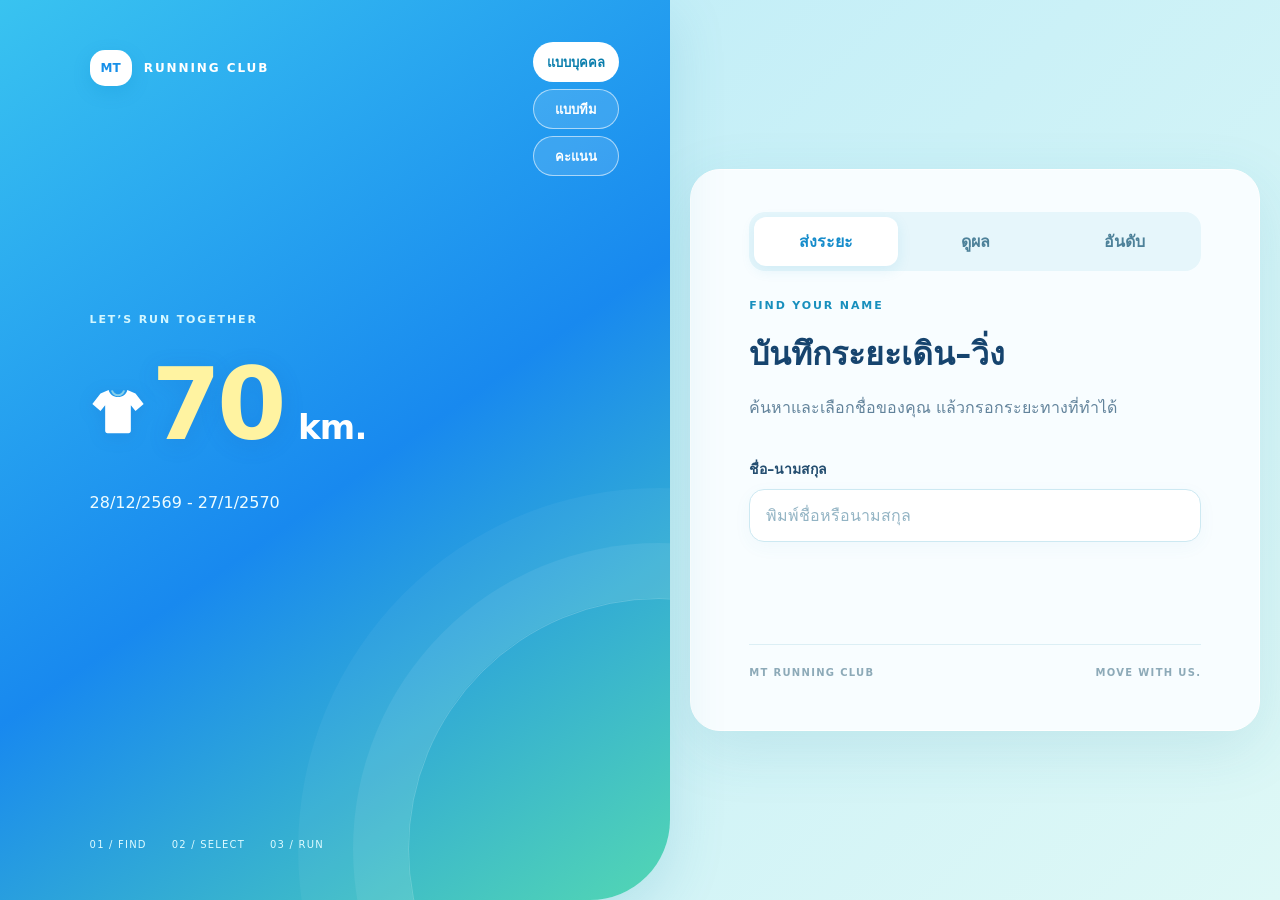
==== index.html @ 1417d0fa "Show loading indicators during requests" ====
<!doctype html>
<html lang="th"><head><meta charset="utf-8"><meta name="viewport" content="width=device-width,initial-scale=1"><meta name="theme-color" content="#24a9ed"><title>MT Running Club | บันทึกระยะทาง</title><link rel="stylesheet" href="style.css?v=blue-37"></head>
<body><main class="layout"><section class="intro"><div class="brand"><span class="mark">MT</span> RUNNING CLUB</div><nav class="mode-switch" aria-label="เลือกประเภท"><button type="button" id="individual-toggle" class="mode-button active" aria-pressed="true">แบบบุคคล</button><button type="button" id="team-toggle" class="mode-button" aria-pressed="false">แบบทีม</button><button type="button" id="score-toggle" class="mode-button" aria-pressed="false">คะแนน</button></nav><p class="eyebrow" id="hero-eyebrow">LET’S RUN TOGETHER</p><h1 id="hero-title"><svg class="hero-shirt" viewBox="0 0 48 48" aria-hidden="true" focusable="false"><path fill="currentColor" d="M16 6 9 9 2 18l7 6 4-5v22c0 1.1.9 2 2 2h18c1.1 0 2-.9 2-2V19l4 5 7-6-7-9-7-3c-1 4-4 6-8 6s-7-2-8-6Z"/><path d="M19 7c1.1 2.5 2.8 3.5 5 3.5s3.9-1 5-3.5" fill="none" stroke="#87cfe9" stroke-width="1.7" stroke-linecap="round"/></svg><span class="hero-number">70</span><span class="hero-caption"> km.</span></h1><p class="lead" id="hero-lead">28/12/2569 - 27/1/2570</p><div class="track"><span>01 / FIND</span><span>02 / SELECT</span><span>03 / RUN</span></div></section><section class="panel"><div id="individual-ui"><nav class="tabs" aria-label="เมนูหลัก"><button type="button" class="tab active" id="tab-submit" aria-controls="submit-panel" aria-current="page">ส่งระยะ</button><button type="button" class="tab" id="tab-results" aria-controls="results-panel">ดูผล</button><button type="button" class="tab" id="tab-ranking" aria-controls="individual-ranking-panel">อันดับ</button></nav><div id="submit-panel"><p class="eyebrow">FIND YOUR NAME</p><h2>บันทึกระยะเดิน–วิ่ง</h2><p class="hint">ค้นหาและเลือกชื่อของคุณ แล้วกรอกระยะทางที่ทำได้</p><label for="search">ชื่อ–นามสกุล</label><input id="search" type="search" autocomplete="off" placeholder="พิมพ์ชื่อหรือนามสกุล" maxlength="150"><p id="status" role="status" aria-live="polite"></p><div id="results" class="results" aria-label="รายชื่อที่ค้นพบ"></div><div id="selected" class="selected" hidden><span>รายชื่อที่เลือก</span><strong id="selected-name"></strong><p id="total"></p></div><form id="distance-form" hidden><div class="photo-section"><label for="screenshot">ภาพสรุปการเดิน–วิ่ง (จำเป็น)</label><input id="screenshot" type="file" accept="image/*" required><p class="photo-hint">เลือกรูปหน้าจอเพื่ออ่านระยะทาง รูปจะถูกบีบอัดและบันทึกใน Google Drive</p><img id="photo-preview" alt="ภาพที่เลือก" hidden><p id="ocr-status" role="status" aria-live="polite"></p></div><label for="distance">ระยะทางที่ทำได้ (กิโลเมตร)</label><input id="distance" name="distance" type="number" min="0.01" step="0.01" max="1000" inputmode="decimal" placeholder="เช่น 5.25" required><p class="photo-hint">ตรวจสอบระยะทางให้ถูกต้องก่อนบันทึก</p><button type="submit">บันทึกระยะทาง <span>↗</span></button><p id="save-status" role="status" aria-live="polite"></p></form></div><div id="results-panel" hidden><p class="eyebrow">YOUR PROGRESS</p><h2>ดูผลระยะสะสม</h2><p class="hint">ค้นหาและเลือกชื่อเพื่อดูระยะเดิน–วิ่งสะสม</p><label for="progress-search">ชื่อ–นามสกุล</label><input id="progress-search" type="search" autocomplete="off" placeholder="พิมพ์ชื่อหรือนามสกุล" maxlength="150"><p id="progress-status" role="status" aria-live="polite"></p><div id="progress-results" class="results" aria-label="รายชื่อที่ค้นพบ"></div><div id="progress-selected" class="progress-card" hidden><span>ระยะเดิน–วิ่งสะสม</span><strong id="progress-total"></strong><p id="progress-name"></p><p id="progress-goal-text"></p><div class="team-progress"><div id="progress-goal-bar"></div></div></div></div><section id="individual-ranking-panel" hidden><p class="eyebrow">INDIVIDUAL LEADERBOARD</p><h2>อันดับบุคคล</h2><p class="hint">จัดอันดับจากระยะสะสม แตะชื่อเพื่อดูประวัติและภาพ</p><div class="team-goal individual-goal"><span>รวมพลังทุกก้าว ไปให้ถึง</span><strong>70 กม.</strong></div><p id="individual-ranking-status" role="status" aria-live="polite"></p><div id="individual-ranking-list" class="ranking-list"></div><button type="button" id="individual-ranking-refresh" class="secondary-button">อัปเดตอันดับ ↻</button></section></div><div id="team-ui" hidden>
<nav class="tabs" aria-label="เมนูแบบทีม"><button type="button" class="tab active" id="team-submit-tab" aria-current="page">ส่ง kcal</button><button type="button" class="tab" id="team-ranking-tab">อันดับทีม</button></nav>
<section id="team-entry"><p class="eyebrow">TEAM CHALLENGE</p><h2>ส่ง kcal ที่ใช้</h2><p class="hint">ค้นหาและเลือกชื่อ ตรวจสอบทีม แล้วบันทึก kcal ที่ใช้ทั้งวัน</p><label for="team-search">ชื่อ–นามสกุล</label><input id="team-search" type="search" autocomplete="off" placeholder="พิมพ์ชื่อหรือนามสกุล" maxlength="150"><p id="team-search-status" role="status" aria-live="polite"></p><div id="team-results" class="results"></div><div id="team-person" class="selected" hidden><span>รายชื่อที่เลือก</span><strong id="team-person-name"></strong><p id="team-person-team"></p></div><form id="team-form" hidden><div class="photo-section"><label for="team-photo">ภาพสรุป kcal (จำเป็น)</label><input id="team-photo" type="file" accept="image/*" required><p class="photo-hint">รูปจะถูกบีบอัดและบันทึกใน Google Drive พร้อมลิงก์สำหรับเปิดดูย้อนหลัง</p><img id="team-photo-preview" alt="ภาพ kcal ที่เลือก" hidden><p id="team-photo-status" role="status" aria-live="polite"></p></div><label for="team-kcal">พลังงานที่ใช้ทั้งวัน (kcal)</label><input id="team-kcal" name="kcal" type="number" min="1" max="1500" step="1" inputmode="numeric" placeholder="เช่น 800" aria-describedby="team-kcal-warning team-kcal-error" required><p id="team-kcal-warning" class="kcal-warning">ไม่ส่งค่า kcal ขณะพัก (BMR) และส่งได้ไม่เกิน 1,500 kcal</p><p id="team-kcal-error" class="kcal-error" role="status" aria-live="polite"></p><label for="team-activity">กิจกรรมที่ใช้พลังงาน</label><input id="team-activity" name="activity" type="text" maxlength="150" placeholder="เช่น เดิน วิ่ง ปั่นจักรยาน" required><p class="photo-hint">ตรวจสอบข้อมูลก่อนบันทึก</p><button type="submit">บันทึก kcal <span>↗</span></button><p id="team-save-status" role="status" aria-live="polite"></p></form></section>
<section id="team-ranking" hidden><p class="eyebrow">TEAM LEADERBOARD</p><h2>อันดับทีม</h2><p class="hint">อันดับทีมตาม kcal สะสม แตะชื่อทีมเพื่อดูสมาชิกและอันดับในทีม</p><div class="team-goal"><span>เป้าหมายของแต่ละทีม</span><strong>70,000 kcal</strong><span>สะสมเกินเป้าหมายได้</span></div><p id="ranking-status" role="status" aria-live="polite"></p><div id="ranking-list" class="ranking-list"></div><button id="ranking-refresh" class="secondary-button" type="button">อัปเดตอันดับ ↻</button></section><p id="team-demo-note" class="demo-note" hidden>ตัวอย่างหน้าจอ • ข้อมูลตัวอย่างสำหรับดูรูปแบบเท่านั้น</p></div><section id="score-ui" hidden><nav class="tabs" aria-label="เมนูคะแนน"><button type="button" class="tab active" id="score-search-tab" aria-current="page">ค้นหา</button><button type="button" class="tab" id="score-ranking-tab">อันดับ</button></nav><section id="score-search-panel"><p class="eyebrow">YOUR POINTS</p><h2>ค้นหาคะแนน</h2><p class="hint">ค้นหาและเลือกชื่อเพื่อดูคะแนนสะสมและรายการคะแนน</p><label for="score-search">ชื่อ–นามสกุล</label><input id="score-search" type="search" autocomplete="off" placeholder="พิมพ์ชื่อหรือนามสกุล" maxlength="150"><p id="score-search-status" role="status" aria-live="polite"></p><div id="score-results" class="results"></div><div id="score-selected" class="progress-card" hidden><span>คะแนนสะสม</span><strong id="score-total"></strong><p id="score-name"></p></div><section id="score-activity" class="history-section" hidden><h3>รายการคะแนน</h3><p id="score-activity-status" class="history-status" role="status"></p><div id="score-activity-list" class="history-list"></div></section></section><section id="score-ranking-panel" hidden><p class="eyebrow">POINT LEADERBOARD</p><h2>อันดับคะแนน</h2><p class="hint">จัดอันดับจากคะแนนสะสมของแต่ละคน</p><p id="score-ranking-status" role="status" aria-live="polite"></p><div id="score-ranking-list" class="ranking-list"></div><button type="button" id="score-ranking-refresh" class="secondary-button">อัปเดตอันดับ ↻</button></section></section><p class="footer">MT RUNNING CLUB <span>MOVE WITH US.</span></p></section></main><script src="config.js"></script><script src="photo-viewer.js?v=3"></script><script src="success-dialog.js?v=1"></script><script src="app.js?v=20261119-19"></script><script src="team.js?v=17"></script><script src="score.js?v=1"></script><script src="loading.js?v=1"></script></body></html>
---- style.css ----
:root{font-family:system-ui,-apple-system,sans-serif;color:#182620;background:#f1f3eb}*{box-sizing:border-box}body{margin:0}.layout{min-height:100vh;display:grid;grid-template-columns:1.1fr 1fr}.intro{background:#183f31;color:#fff;padding:50px clamp(32px,7vw,110px);display:flex;flex-direction:column;position:relative;overflow:hidden}.intro:after{content:'';position:absolute;width:500px;height:500px;border:1px solid #ffffff20;border-radius:50%;right:-240px;bottom:-200px;box-shadow:0 0 0 55px #ffffff08,0 0 0 110px #ffffff08}.brand{font-size:12px;font-weight:800;letter-spacing:.18em;display:flex;align-items:center;gap:12px}.mark{background:#d7f55c;color:#183f31;padding:11px;letter-spacing:0;border-radius:50%}.eyebrow{font-size:11px;font-weight:800;letter-spacing:.17em;color:#8aa99a}.intro>.eyebrow{margin-top:auto;color:#d7f55c}h1{font-size:clamp(56px,7vw,100px);line-height:1.1;letter-spacing:-.04em;margin:18px 0}h1 span{color:#d7f55c}.lead{color:#c3d3ca;line-height:1.7}.track{display:flex;gap:25px;margin-top:auto;padding-top:80px;font-size:10px;letter-spacing:.12em;color:#a5bfb0}.panel{align-self:center;justify-self:center;width:min(100%,570px);padding:65px clamp(30px,7vw,90px)}h2{font-size:32px;margin:16px 0 8px}.hint{color:#718077;margin-bottom:38px}label{display:block;font-size:14px;font-weight:700;margin:20px 0 9px}input{width:100%;background:#fff;border:1px solid #d6dfd6;border-radius:8px;padding:16px;font:inherit;outline:none}input:focus{border-color:#35755a;box-shadow:0 0 0 3px #35755a20}button{margin-top:28px;width:100%;padding:17px 20px;border:0;border-radius:8px;background:#1b4b38;color:#fff;font:inherit;font-weight:700;cursor:pointer;display:flex;justify-content:space-between}button:disabled{opacity:.6;cursor:wait}#status{min-height:24px;color:#285d43;font-size:14px;line-height:1.5}.footer{border-top:1px solid #d7dfd6;margin-top:50px;padding-top:22px;font-size:10px;font-weight:800;letter-spacing:.13em;color:#7d8c80;display:flex;justify-content:space-between}@media(max-width:700px){.layout{grid-template-columns:1fr}.intro{min-height:380px;padding:30px}.intro>.eyebrow{margin-top:65px}.track{padding-top:40px}.panel{padding:45px 30px}}

.results{display:grid;gap:8px}.result{margin:0;display:flex;flex-direction:column;align-items:flex-start;gap:5px;background:#fff;color:#183f31;border:1px solid #d6dfd6;text-align:left}.result:hover,.result:focus-visible{border-color:#35755a;background:#f5f9ed}.result span{font-size:13px;font-weight:400;color:#718077}.selected{padding:20px;background:#e3efd8;border-radius:8px}.selected span{display:block;font-size:12px;color:#58735e}.selected strong{display:block;margin-top:8px}.selected p{margin:5px 0 0;color:#58735e;font-size:14px}

/* A compact header keeps the search field within reach on phones. */
@media (max-width: 700px) {
  .layout { display: block; min-height: 100dvh; }
  .intro { min-height: 0; padding: max(20px, env(safe-area-inset-top)) 24px 22px; }
  .intro:after { width: 220px; height: 220px; right: -135px; bottom: -155px; }
  .intro > .eyebrow { margin: 22px 0 0; font-size: 10px; }
  .intro h1 { font-size: clamp(32px, 9vw, 44px); line-height: 1.15; margin: 8px 0; }
  .intro h1 br { display: none; }
  .intro h1 span { margin-left: .2em; }
  .lead { font-size: 14px; margin: 3px 0 0; }
  .track { display: none; }
  .panel { width: 100%; max-width: 570px; margin: 0 auto; padding: 24px 24px max(28px, env(safe-area-inset-bottom)); }
  .panel > .eyebrow { margin: 0; }
  h2 { font-size: 26px; margin: 8px 0 4px; }
  .hint { margin: 0 0 20px; font-size: 14px; line-height: 1.5; }
  label { margin-top: 16px; }
  input { min-height: 52px; font-size: 16px; }
  button { min-height: 52px; }
  .result { min-height: 60px; }
  #status:empty { min-height: 0; margin: 0; }
  #save-status { font-size: 14px; line-height: 1.5; }
  .footer { margin-top: 34px; }
}

.photo-section{margin-top:20px;padding:16px;border:1px solid #d6dfd6;border-radius:10px;background:#f9fbf5}.photo-section label{margin:0 0 10px}.photo-section input[type=file]{padding:10px;background:#fff;max-width:100%;font-size:14px}.photo-section input::file-selector-button{background:#e3efd8;color:#183f31;border:0;border-radius:6px;padding:8px 12px;font:inherit;font-weight:700;margin-right:10px}.photo-hint{font-size:13px;line-height:1.5;color:#657a6e;margin:8px 0}.photo-section img{display:block;max-width:100%;max-height:260px;border-radius:8px;margin-top:12px;object-fit:contain}.photo-section img[hidden]{display:none}#ocr-status{font-size:14px;line-height:1.5;color:#285d43;margin:8px 0 0}#ocr-status:empty{display:none}

.tabs{display:flex;gap:6px;background:#e2e9dd;border-radius:11px;padding:5px;margin-bottom:28px}.tab{margin:0;display:block;text-align:center;min-height:48px;background:transparent;color:#567364;padding:12px;border-radius:8px}.tab.active{background:#1b4b38;color:#fff}.tab:focus-visible{outline:3px solid #9ec6ac;outline-offset:2px}.progress-card{background:#e3efd8;padding:24px;border-radius:12px;margin-top:12px}.progress-card span{font-size:13px;color:#58735e}.progress-card strong{display:block;font-size:36px;color:#183f31;margin:8px 0}.progress-card p{margin:4px 0;color:#58735e;font-size:14px}#progress-status{min-height:24px;color:#285d43;font-size:14px;line-height:1.5}@media(max-width:700px){.tabs{margin-bottom:22px}#progress-status:empty{min-height:0;margin:0}}

.team-link{position:absolute;top:60px;right:clamp(32px,7vw,110px);color:#d7f55c;font-size:13px;text-decoration:underline;text-underline-offset:4px;z-index:1}.team-link:focus-visible{outline:2px solid #d7f55c;outline-offset:4px}@media(max-width:700px){.team-link{top:31px;right:24px}}
.mode-switch{display:flex;flex-wrap:wrap;gap:7px;position:relative;z-index:1;margin-top:22px}.mode-switch .mode-button{display:block;width:auto;min-height:40px;margin:0;padding:8px 13px;border:1px solid #ffffff91;border-radius:999px;background:#ffffff20;color:#fff;font-size:13px;font-weight:700;box-shadow:none;white-space:nowrap}.mode-switch .mode-button.active{background:#fff;color:#087dac}.mode-switch .mode-button:disabled{opacity:.65;cursor:default}.mode-switch .mode-button:focus-visible{outline:3px solid #fff;outline-offset:3px}
.mode-switch{position:absolute;top:42px;right:clamp(20px,4vw,60px);margin:0;flex-direction:column;flex-wrap:nowrap;align-items:stretch}.mode-switch .mode-button{text-align:center}.intro>.eyebrow,.intro h1,.intro .lead{margin-right:125px}
#hero-title span{margin-left:0}
#hero-title .hero-number{display:block;color:#fff3a1;font-size:clamp(76px,11vw,150px);line-height:.9;letter-spacing:-.04em;text-shadow:0 4px 22px #175ab52b}#hero-title .hero-caption{display:block;margin-top:10px;color:#fff;font-size:.6em;line-height:1.2;letter-spacing:-.02em}
.team-goal{background:#1b4b38;color:#fff;padding:20px;border-radius:12px}.team-goal span{display:block;font-size:12px;color:#b9d1c2}.team-goal strong{display:block;font-size:23px;margin:8px 0 15px}.goal-bar{height:8px;background:#ffffff30;border-radius:20px;overflow:hidden}.goal-bar div{height:100%;width:0;background:#d7f55c;border-radius:20px}.ranking-list{display:grid;gap:9px}.ranking-row{display:flex;align-items:center;gap:14px;background:#fff;border:1px solid #d6dfd6;border-radius:10px;padding:16px}.ranking-position{width:36px;height:36px;display:grid;place-items:center;background:#e6efd7;border-radius:50%;font-weight:800;color:#24563d}.ranking-info{flex:1;min-width:0}.ranking-info strong{display:block;overflow-wrap:anywhere}.ranking-info small{color:#718077}.ranking-value{font-weight:800;white-space:nowrap;color:#24563d}.secondary-button{background:#e3efd8;color:#1b4b38;justify-content:center}.demo-note{background:#fff5d6;color:#775b16;border-radius:8px;padding:10px 12px;font-size:13px;line-height:1.5}#team-search-status,#team-save-status,#ranking-status{font-size:14px;line-height:1.5;color:#285d43}#team-search-status:empty,#ranking-status:empty{display:none}

/* Blue and mint mobile theme */
:root{color:#173b60;background:#d7f3fc}
body{background:linear-gradient(135deg,#b8eaf8,#def8f6)}
.layout{max-width:1440px;margin:auto}
.intro{background:linear-gradient(145deg,#39c3f0 0%,#1889ef 53%,#53d7b3 100%);border-radius:0 0 80px 0;box-shadow:0 18px 55px #1888b22b}
.intro:after{border-color:#ffffff35;box-shadow:0 0 0 55px #ffffff12,0 0 0 110px #ffffff0b}
.brand{letter-spacing:.16em}.mark{background:#ffffff;color:#168fe9;border-radius:15px;box-shadow:0 6px 18px #037fc32e}
.intro>.eyebrow{color:#d3f7ff}.intro h1 span{color:#d5fff3}.lead{color:#edfcff}.track{color:#dcfaff}
.team-link{color:#fff;text-decoration:none;border:1px solid #ffffff80;border-radius:100px;padding:8px 15px;top:48px;background:#ffffff20}
.team-link:focus-visible{outline-color:#fff}
.panel{background:#f8fdff;border:1px solid #fff;border-radius:30px;box-shadow:0 18px 60px #2586ab20;padding:42px clamp(30px,5vw,58px);margin:32px}
.eyebrow{color:#188fbd}h2{color:#16446e}.hint,.photo-hint{color:#62839b}
label{color:#244e70}input{border:1px solid #cde9f2;border-radius:15px;background:#fff;color:#173b60;box-shadow:0 5px 18px #459bbb0c}input::placeholder{color:#93b4c4}input:focus{border-color:#1aa8e6;box-shadow:0 0 0 4px #29b9ed24}
button{border-radius:15px;background:linear-gradient(110deg,#219bee,#36c7da);box-shadow:0 8px 20px #219ee52c}
button:focus-visible{outline:3px solid #80d9ef;outline-offset:3px}
.tabs{background:#e6f6fb;border-radius:16px;padding:5px}.tab{flex:1 1 0;min-width:0;white-space:nowrap;color:#4d8199;box-shadow:none;border-radius:12px;padding:12px 4px}.tab.active{background:#fff;color:#168ccb;box-shadow:0 4px 14px #1a95c61b}
.result{background:#fff;color:#17466a;border-color:#cde9f2;box-shadow:0 4px 14px #2996b812}.result:hover,.result:focus-visible{border-color:#55c2e4;background:#f1fbfe}.result span{color:#668aa0}
.selected,.progress-card{background:linear-gradient(120deg,#e6f8ff,#dcf9f1);border:1px solid #c5edf2;border-radius:17px}.selected span,.selected p,.progress-card span,.progress-card p{color:#60879b}.progress-card strong{color:#138fc5}
.progress-card .progress-rank{display:inline-block;margin:10px 0 4px;padding:7px 14px;background:#087eae;color:#fff;border-radius:999px;font-weight:800;font-size:15px}
.history-section{margin-top:28px}.history-section h3{margin:0;color:#16446e;font-size:20px}.history-hint,.history-status{font-size:13px;color:#62839b;line-height:1.5}.history-hint{margin:5px 0 14px}.history-status:empty{display:none}.history-list{display:grid;gap:9px}.history-row{display:flex;align-items:center;justify-content:space-between;gap:12px;padding:15px 16px;background:#fff;border:1px solid #d2ebf4;border-radius:15px}.history-details{min-width:0}.history-details strong,.history-details span{display:block}.history-details strong{color:#16446e;font-size:17px}.history-details span{color:#62839b;font-size:13px;margin-top:4px}.history-photo{flex-shrink:0;color:#087eae;background:#e0f5fb;padding:9px 12px;border-radius:10px;font-size:14px;font-weight:700;text-decoration:none}.history-photo:focus-visible{outline:3px solid #80d9ef;outline-offset:2px}.history-no-photo{color:#7996a6;font-size:13px;white-space:nowrap}
.score-activity-name{min-width:0;overflow-wrap:anywhere;color:#17466a;font-size:15px}#score-search-status,#score-ranking-status{color:#275e7a;font-size:14px;line-height:1.5}#score-search-status:empty,#score-ranking-status:empty{display:none}
#team-person #team-person-team,#team-results .result span{display:inline-block;margin-top:10px;padding:7px 15px;border-radius:999px;background:#087eae;color:#fff;font-size:16px;font-weight:800;line-height:1.4}
#team-results .result span{margin-top:3px}
.photo-section{background:#edf9fd;border-color:#cfedf5;border-radius:17px}.photo-section input::file-selector-button{background:#d8f3fb;color:#1684b3;border-radius:10px}
#status,#save-status,#progress-status,#ocr-status,#team-search-status,#team-save-status,#ranking-status{color:#275e7a}
.team-goal{background:linear-gradient(120deg,#168eea,#45d5bc);border-radius:18px;box-shadow:0 10px 25px #1fa9d62b}.team-goal span{color:#e2fbff}.goal-bar div{background:#c4fff0}
.individual-goal strong{font-size:38px;line-height:1.15}
.ranking-row{border-color:#d2ebf4;border-radius:16px;box-shadow:0 5px 15px #248aad0d}.ranking-position{background:#dff6fc;color:#168ec1}.ranking-info small{color:#7292a2}.ranking-value{color:#148fb9}.secondary-button{background:#dff5fb;color:#198ab7;box-shadow:none}
.ranking-list{margin-top:14px}.ranking-info small{display:block;margin-top:5px}.team-progress{height:7px;background:#e3f3f8;border-radius:20px;margin-top:8px;overflow:hidden}.team-progress div{height:100%;background:linear-gradient(90deg,#229fee,#46d4bb);border-radius:20px}.ranking-value{font-size:14px}
.team-ranking-summary{cursor:pointer;list-style:none}.team-ranking-summary::-webkit-details-marker{display:none}.team-ranking-summary:focus-visible{outline:3px solid #80d9ef;outline-offset:3px}.team-expand-icon{color:#168ec1;font-size:22px;line-height:1;transition:transform .2s}.team-ranking-group[open] .team-expand-icon{transform:rotate(180deg)}.team-members{margin:0 7px;padding:15px 13px 12px;background:#eaf8fc;border:1px solid #d2ebf4;border-top:0;border-radius:0 0 15px 15px}.team-members-heading{margin:0 0 10px;color:#24627e;font-size:14px;font-weight:800}.team-members-status{margin:4px 0;color:#62839b;font-size:14px}.team-members-list{list-style:none;margin:0;padding:0;display:grid;gap:6px}.team-member-row{display:flex;align-items:center;gap:10px;padding:10px;background:#fff;border-radius:11px}.team-member-position{flex:none;width:27px;height:27px;display:grid;place-items:center;border-radius:50%;background:#dff6fc;color:#168ec1;font-size:13px;font-weight:800}.team-member-name{flex:1;min-width:0;overflow-wrap:anywhere;color:#17466a;font-size:14px;font-weight:600}.team-member-value{flex:none;white-space:nowrap;color:#148fb9;font-size:13px}
.team-average-hint{margin:-4px 0 10px;color:#62839b;font-size:12px}.team-member-details{flex:1;min-width:0}.team-member-name,.team-member-average{display:block}.team-member-average{margin-top:3px;color:#5c8395;font-size:12px;line-height:1.4}
.kcal-warning,.kcal-error{color:#bc2636;font-size:14px;font-weight:700;line-height:1.5}.kcal-warning{margin:8px 0}.kcal-error{margin:6px 0}.kcal-error:empty{display:none}
.team-member-summary{cursor:pointer;list-style:none}.team-member-summary::-webkit-details-marker{display:none}.team-member-summary:focus-visible{outline:3px solid #80d9ef;outline-offset:2px}.team-member-expand{flex:none;color:#168ec1;font-size:18px;transition:transform .2s}.team-member-group[open] .team-member-expand{transform:rotate(180deg)}.team-member-history{padding:12px 8px 4px}.team-history-heading{margin:0 0 8px;color:#24627e;font-size:13px;font-weight:800}.team-history-row{display:flex;align-items:center;justify-content:space-between;gap:10px;padding:10px 12px;margin-bottom:6px;background:#fff;border:1px solid #d2ebf4;border-radius:10px}.team-history-info{min-width:0}.team-history-info strong,.team-history-info span{display:block}.team-history-info strong{color:#17466a;font-size:14px}.team-history-info span{margin-top:3px;color:#62839b;font-size:12px}
.team-member-group[open]>.team-member-summary{background:#c9edf8;box-shadow:inset 4px 0 #168ec1,inset 0 0 0 1px #99d5e9}.team-member-group[open] .team-member-position{background:#168ec1;color:#fff}.team-member-group[open] .team-member-name{color:#124663;font-weight:800}
.team-member-group[open]>.team-member-history{margin:7px 0 12px;padding:13px;background:#d9eff8;border:1px solid #86cbe2;border-left:4px solid #168ec1;border-radius:12px}.team-member-history .team-history-heading{margin-bottom:10px;color:#155979}
.team-ranking-group[open]>.team-ranking-summary{background:#c9edf8;border-color:#99d5e9;box-shadow:inset 4px 0 #168ec1,inset 0 0 0 1px #99d5e9}.team-ranking-group[open]>.team-ranking-summary .ranking-position{background:#168ec1;color:#fff}.team-ranking-group[open]>.team-ranking-summary .ranking-info strong{color:#124663}
.individual-ranking-history{background:#d9eff8;border-color:#b9dfeE}.individual-ranking-history .team-members-status:empty{display:none}.individual-ranking-history .history-row{padding:12px 14px}.individual-ranking-history .history-details strong{font-size:15px}
.photo-viewer{width:min(94vw,700px);max-width:700px;max-height:min(90dvh,850px);padding:0;border:0;border-radius:20px;background:#fff;color:#17466a;box-shadow:0 24px 70px #102b3b70;overflow:hidden}.photo-viewer::backdrop{background:#102b3bbd}.photo-viewer-header{display:flex;align-items:center;justify-content:space-between;gap:12px;padding:14px 18px}.photo-viewer-header h2{margin:0;font-size:20px}.photo-viewer .photo-viewer-close{width:40px;min-height:40px;margin:0;padding:0;display:grid;place-items:center;border-radius:50%;background:#e6f6fb;color:#17466a;font-size:27px;line-height:1;box-shadow:none}.photo-viewer-frame{display:block;width:100%;height:min(65dvh,620px);border:0;background:#edf6f9}.photo-viewer-footer{display:flex;align-items:center;justify-content:space-between;gap:10px;flex-wrap:wrap;padding:12px 18px;font-size:12px;color:#62839b}.photo-viewer-external{color:#087eae;font-weight:700;text-decoration:none}.photo-viewer-external:focus-visible{outline:3px solid #80d9ef;outline-offset:3px}
.photo-viewer-header h2{min-width:0;font-size:16px;line-height:1.4}.photo-viewer-date,.photo-viewer-value{display:block;overflow-wrap:anywhere}.photo-viewer-value{color:#087eae;font-size:18px}.photo-viewer .photo-viewer-close{flex:none}
.photo-viewer-activity{display:block;color:#5c8395;font-size:14px;overflow-wrap:anywhere}.team-history-info .team-history-activity{color:#17466a;font-weight:700;overflow-wrap:anywhere}
.success-dialog{width:min(90vw,390px);padding:32px 26px 26px;border:0;border-radius:26px;background:#fff;color:#17466a;text-align:center;box-shadow:0 24px 70px #102b3b70}.success-dialog::backdrop{background:#102b3bbd}.success-icon{display:grid;place-items:center;width:76px;height:76px;margin:0 auto 16px;border-radius:50%;background:linear-gradient(135deg,#2fa7ed,#45d5bc);color:#fff;font-size:40px;font-weight:800;box-shadow:0 8px 24px #2fb9cf45}.success-eyebrow{margin:0;color:#168ec1;font-size:12px;font-weight:800;letter-spacing:.06em}.success-dialog h2{margin:8px 0;color:#16446e;font-size:26px}.success-dialog #success-detail{margin:8px 0;color:#62839b;line-height:1.6}.success-dialog .success-close{display:block;width:100%;min-height:50px;margin:22px 0 0;padding:12px;border-radius:14px;background:linear-gradient(110deg,#219bee,#36c7da);color:#fff;font-weight:800;text-align:center;box-shadow:0 8px 20px #219ee52c}
#save-status.is-saving,#team-save-status.is-saving{padding:12px 14px;border:1px solid #efad69;border-radius:12px;background:#fff1df;color:#9a3d00;font-size:15px;font-weight:800;line-height:1.6;animation:saving-highlight 1.5s ease-in-out infinite}
@keyframes saving-highlight{0%,100%{box-shadow:0 0 0 0 #e88b3333}50%{box-shadow:0 0 0 5px #e88b3326}}
@media(prefers-reduced-motion:reduce){#save-status.is-saving,#team-save-status.is-saving{animation:none}}
.is-loading::before{content:'';display:inline-block;width:14px;height:14px;margin-right:9px;border:2px solid currentColor;border-right-color:transparent;border-radius:50%;vertical-align:-2px;animation:loading-spin .8s linear infinite}
@keyframes loading-spin{to{transform:rotate(360deg)}}
@media(prefers-reduced-motion:reduce){.is-loading::before{animation:none}}
.demo-note{background:#fff6d9;color:#775b16}.footer{border-color:#dceff5;color:#8daab8}
@media(max-width:700px){
  body{background:#d8f4fa}.layout{max-width:570px;margin:auto;min-height:100dvh;background:#f8fdff;box-shadow:0 0 35px #4ea8c21c}
  .intro{padding:max(20px,env(safe-area-inset-top)) 24px 34px;border-radius:0 0 34px 34px;box-shadow:0 10px 25px #1a9dd221}
  .intro:after{width:250px;height:250px;right:-140px;bottom:-150px}.intro>.eyebrow{margin-top:25px}.intro h1{font-size:clamp(32px,9vw,42px)}
  .team-link{top:25px;right:24px;padding:7px 13px}.panel{position:relative;justify-self:stretch;width:calc(100% - 28px);max-width:none;margin:-13px 14px 0;padding:23px 20px max(28px,env(safe-area-inset-bottom));border-radius:24px;box-shadow:0 10px 30px #188bb117}
  .tabs{margin-bottom:23px}.footer{margin-top:34px}
  .mode-switch{top:max(20px,env(safe-area-inset-top));right:16px;gap:6px}.mode-switch .mode-button{min-height:35px;padding:6px 11px;font-size:12px}.intro>.eyebrow,.intro h1,.intro .lead{margin-right:105px}.intro h1{font-size:clamp(25px,7vw,38px)}
  #hero-title .hero-number{font-size:clamp(68px,20vw,96px)}#hero-title .hero-caption{font-size:clamp(21px,5.6vw,30px);margin-top:7px}
}
#hero-title:has(.hero-number){white-space:nowrap;font-size:clamp(23px,3.4vw,42px)}
#hero-title .hero-number{display:inline;font-size:1.35em;line-height:1;color:#fff3a1}
#hero-title .hero-caption{display:inline;margin:0 0 0 .12em;font-size:1em;line-height:1.2;color:#fff}
@media(max-width:700px){#hero-title:has(.hero-number){font-size:clamp(15px,4.3vw,28px)}}
#hero-title:has(.hero-number){text-align:left}
#hero-title .hero-number{font-size:clamp(58px,8vw,100px);vertical-align:baseline}
#hero-title .hero-caption{font-size:clamp(20px,2.8vw,34px);vertical-align:baseline}
@media(max-width:700px){#hero-title .hero-number{font-size:clamp(50px,14vw,80px)}#hero-title .hero-caption{font-size:clamp(18px,5vw,28px)}}
#hero-title .hero-shirt{display:inline-block;width:clamp(36px,5vw,56px);height:auto;margin-right:.14em;color:#fff;vertical-align:baseline;filter:drop-shadow(0 3px 8px #175ab52b)}
@media(max-width:700px){#hero-title .hero-shirt{width:clamp(32px,9vw,45px)}}
#hero-title .hero-flame{display:inline-block;width:clamp(32px,5vw,52px);height:auto;vertical-align:-.12em;filter:drop-shadow(0 3px 8px #ad451c44)}#hero-title .hero-team-value{color:#fff;overflow-wrap:anywhere}
@media(max-width:700px){#hero-title .hero-flame{width:clamp(28px,8vw,40px)}}
#hero-title .hero-star{display:inline-block;width:clamp(32px,5vw,50px);height:auto;vertical-align:-.14em;filter:drop-shadow(0 3px 8px #175ab52b)}#hero-title .hero-score-value{color:#fff}
@media(max-width:700px){#hero-title .hero-star{width:clamp(28px,8vw,38px)}}
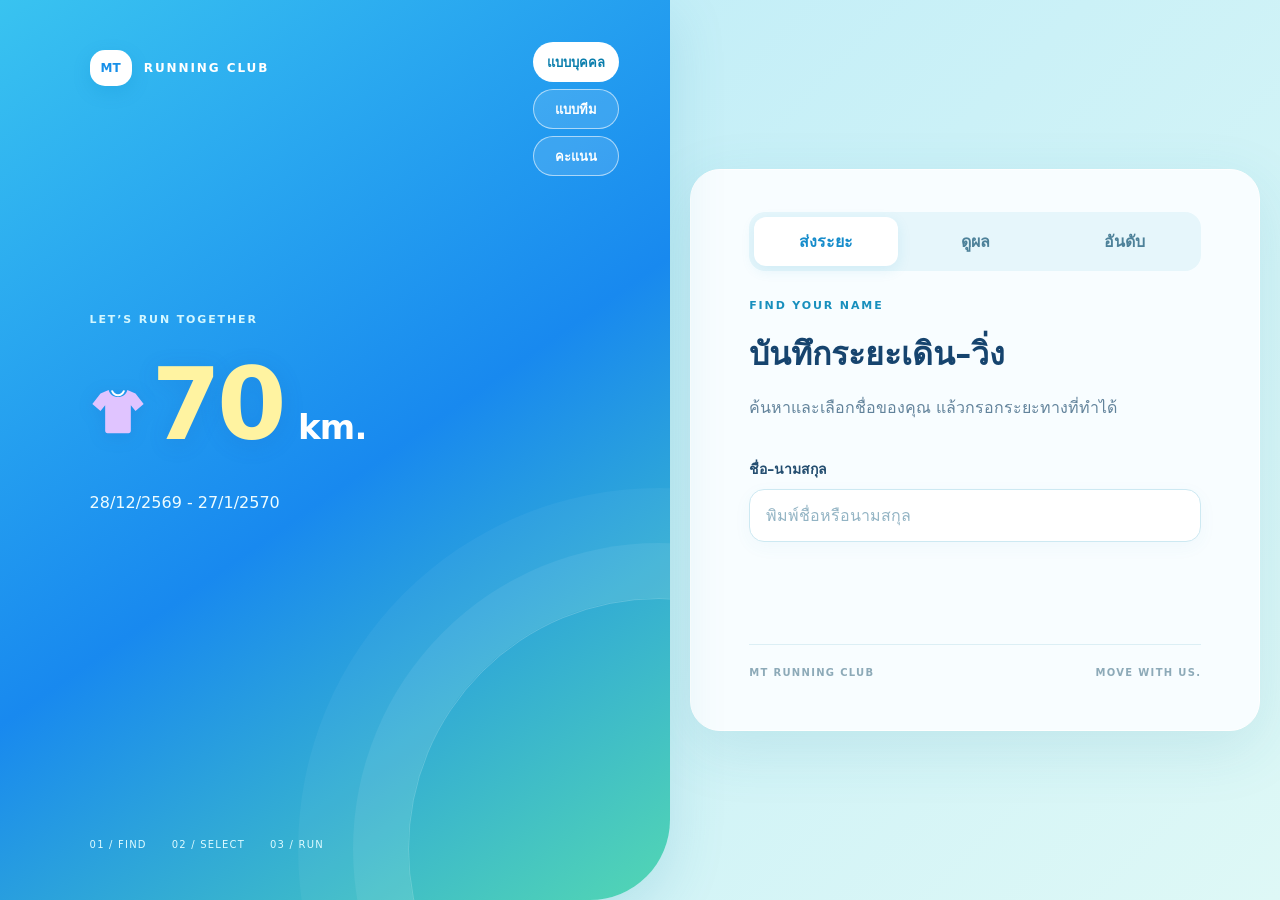
==== commit 3bcdd868: "Limit image reading time" ====
--- a/index.html
+++ b/index.html
@@ -1,9 +1,9 @@
 <!doctype html>
-<html lang="th"><head><meta charset="utf-8"><meta name="viewport" content="width=device-width,initial-scale=1"><meta name="theme-color" content="#24a9ed"><title>MT Running Club | บันทึกระยะทาง</title><link rel="stylesheet" href="style.css?v=blue-37"></head>
-<body><main class="layout"><section class="intro"><div class="brand"><span class="mark">MT</span> RUNNING CLUB</div><nav class="mode-switch" aria-label="เลือกประเภท"><button type="button" id="individual-toggle" class="mode-button active" aria-pressed="true">แบบบุคคล</button><button type="button" id="team-toggle" class="mode-button" aria-pressed="false">แบบทีม</button><button type="button" id="score-toggle" class="mode-button" aria-pressed="false">คะแนน</button></nav><p class="eyebrow" id="hero-eyebrow">LET’S RUN TOGETHER</p><h1 id="hero-title"><svg class="hero-shirt" viewBox="0 0 48 48" aria-hidden="true" focusable="false"><path fill="currentColor" d="M16 6 9 9 2 18l7 6 4-5v22c0 1.1.9 2 2 2h18c1.1 0 2-.9 2-2V19l4 5 7-6-7-9-7-3c-1 4-4 6-8 6s-7-2-8-6Z"/><path d="M19 7c1.1 2.5 2.8 3.5 5 3.5s3.9-1 5-3.5" fill="none" stroke="#87cfe9" stroke-width="1.7" stroke-linecap="round"/></svg><span class="hero-number">70</span><span class="hero-caption"> km.</span></h1><p class="lead" id="hero-lead">28/12/2569 - 27/1/2570</p><div class="track"><span>01 / FIND</span><span>02 / SELECT</span><span>03 / RUN</span></div></section><section class="panel"><div id="individual-ui"><nav class="tabs" aria-label="เมนูหลัก"><button type="button" class="tab active" id="tab-submit" aria-controls="submit-panel" aria-current="page">ส่งระยะ</button><button type="button" class="tab" id="tab-results" aria-controls="results-panel">ดูผล</button><button type="button" class="tab" id="tab-ranking" aria-controls="individual-ranking-panel">อันดับ</button></nav><div id="submit-panel"><p class="eyebrow">FIND YOUR NAME</p><h2>บันทึกระยะเดิน–วิ่ง</h2><p class="hint">ค้นหาและเลือกชื่อของคุณ แล้วกรอกระยะทางที่ทำได้</p><label for="search">ชื่อ–นามสกุล</label><input id="search" type="search" autocomplete="off" placeholder="พิมพ์ชื่อหรือนามสกุล" maxlength="150"><p id="status" role="status" aria-live="polite"></p><div id="results" class="results" aria-label="รายชื่อที่ค้นพบ"></div><div id="selected" class="selected" hidden><span>รายชื่อที่เลือก</span><strong id="selected-name"></strong><p id="total"></p></div><form id="distance-form" hidden><div class="photo-section"><label for="screenshot">ภาพสรุปการเดิน–วิ่ง (จำเป็น)</label><input id="screenshot" type="file" accept="image/*" required><p class="photo-hint">เลือกรูปหน้าจอเพื่ออ่านระยะทาง รูปจะถูกบีบอัดและบันทึกใน Google Drive</p><img id="photo-preview" alt="ภาพที่เลือก" hidden><p id="ocr-status" role="status" aria-live="polite"></p></div><label for="distance">ระยะทางที่ทำได้ (กิโลเมตร)</label><input id="distance" name="distance" type="number" min="0.01" step="0.01" max="1000" inputmode="decimal" placeholder="เช่น 5.25" required><p class="photo-hint">ตรวจสอบระยะทางให้ถูกต้องก่อนบันทึก</p><button type="submit">บันทึกระยะทาง <span>↗</span></button><p id="save-status" role="status" aria-live="polite"></p></form></div><div id="results-panel" hidden><p class="eyebrow">YOUR PROGRESS</p><h2>ดูผลระยะสะสม</h2><p class="hint">ค้นหาและเลือกชื่อเพื่อดูระยะเดิน–วิ่งสะสม</p><label for="progress-search">ชื่อ–นามสกุล</label><input id="progress-search" type="search" autocomplete="off" placeholder="พิมพ์ชื่อหรือนามสกุล" maxlength="150"><p id="progress-status" role="status" aria-live="polite"></p><div id="progress-results" class="results" aria-label="รายชื่อที่ค้นพบ"></div><div id="progress-selected" class="progress-card" hidden><span>ระยะเดิน–วิ่งสะสม</span><strong id="progress-total"></strong><p id="progress-name"></p><p id="progress-goal-text"></p><div class="team-progress"><div id="progress-goal-bar"></div></div></div></div><section id="individual-ranking-panel" hidden><p class="eyebrow">INDIVIDUAL LEADERBOARD</p><h2>อันดับบุคคล</h2><p class="hint">จัดอันดับจากระยะสะสม แตะชื่อเพื่อดูประวัติและภาพ</p><div class="team-goal individual-goal"><span>รวมพลังทุกก้าว ไปให้ถึง</span><strong>70 กม.</strong></div><p id="individual-ranking-status" role="status" aria-live="polite"></p><div id="individual-ranking-list" class="ranking-list"></div><button type="button" id="individual-ranking-refresh" class="secondary-button">อัปเดตอันดับ ↻</button></section></div><div id="team-ui" hidden>
+<html lang="th"><head><meta charset="utf-8"><meta name="viewport" content="width=device-width,initial-scale=1"><meta name="theme-color" content="#24a9ed"><title>MT Running Club | บันทึกระยะทาง</title><link rel="stylesheet" href="style.css?v=blue-39"></head>
+<body><main class="layout"><section class="intro"><div class="brand"><span class="mark">MT</span> RUNNING CLUB</div><nav class="mode-switch" aria-label="เลือกประเภท"><button type="button" id="individual-toggle" class="mode-button active" aria-pressed="true">แบบบุคคล</button><button type="button" id="team-toggle" class="mode-button" aria-pressed="false">แบบทีม</button><button type="button" id="score-toggle" class="mode-button" aria-pressed="false">คะแนน</button></nav><p class="eyebrow" id="hero-eyebrow">LET’S RUN TOGETHER</p><h1 id="hero-title"><svg class="hero-shirt" viewBox="0 0 48 48" aria-hidden="true" focusable="false"><path fill="currentColor" d="M16 6 9 9 2 18l7 6 4-5v22c0 1.1.9 2 2 2h18c1.1 0 2-.9 2-2V19l4 5 7-6-7-9-7-3c-1 4-4 6-8 6s-7-2-8-6Z"/><path d="M19 7c1.1 2.5 2.8 3.5 5 3.5s3.9-1 5-3.5" fill="none" stroke="#ffffff" stroke-width="1.7" stroke-linecap="round"/></svg><span class="hero-number">70</span><span class="hero-caption"> km.</span></h1><p class="lead" id="hero-lead">28/12/2569 - 27/1/2570</p><div class="track"><span>01 / FIND</span><span>02 / SELECT</span><span>03 / RUN</span></div></section><section class="panel"><div id="individual-ui"><nav class="tabs" aria-label="เมนูหลัก"><button type="button" class="tab active" id="tab-submit" aria-controls="submit-panel" aria-current="page">ส่งระยะ</button><button type="button" class="tab" id="tab-results" aria-controls="results-panel">ดูผล</button><button type="button" class="tab" id="tab-ranking" aria-controls="individual-ranking-panel">อันดับ</button></nav><div id="submit-panel"><p class="eyebrow">FIND YOUR NAME</p><h2>บันทึกระยะเดิน–วิ่ง</h2><p class="hint">ค้นหาและเลือกชื่อของคุณ แล้วกรอกระยะทางที่ทำได้</p><label for="search">ชื่อ–นามสกุล</label><input id="search" type="search" autocomplete="off" placeholder="พิมพ์ชื่อหรือนามสกุล" maxlength="150"><p id="status" role="status" aria-live="polite"></p><div id="results" class="results" aria-label="รายชื่อที่ค้นพบ"></div><div id="selected" class="selected" hidden><span>รายชื่อที่เลือก</span><strong id="selected-name"></strong><p id="total"></p></div><form id="distance-form" hidden><div class="photo-section"><label for="screenshot">ภาพสรุปการเดิน–วิ่ง (จำเป็น)</label><input id="screenshot" type="file" accept="image/*" required><p class="photo-hint">เลือกรูปหน้าจอเพื่ออ่านระยะทาง รูปจะถูกบีบอัดและบันทึกใน Google Drive</p><img id="photo-preview" alt="ภาพที่เลือก" hidden><p id="ocr-status" role="status" aria-live="polite"></p></div><label for="distance">ระยะทางที่ทำได้ (กิโลเมตร)</label><input id="distance" name="distance" type="number" min="0.01" step="0.01" max="1000" inputmode="decimal" placeholder="เช่น 5.25" required><p class="photo-hint">ตรวจสอบระยะทางให้ถูกต้องก่อนบันทึก</p><button type="submit">บันทึกระยะทาง <span>↗</span></button><p id="save-status" role="status" aria-live="polite"></p></form></div><div id="results-panel" hidden><p class="eyebrow">YOUR PROGRESS</p><h2>ดูผลระยะสะสม</h2><p class="hint">ค้นหาและเลือกชื่อเพื่อดูระยะเดิน–วิ่งสะสม</p><label for="progress-search">ชื่อ–นามสกุล</label><input id="progress-search" type="search" autocomplete="off" placeholder="พิมพ์ชื่อหรือนามสกุล" maxlength="150"><p id="progress-status" role="status" aria-live="polite"></p><div id="progress-results" class="results" aria-label="รายชื่อที่ค้นพบ"></div><div id="progress-selected" class="progress-card" hidden><span>ระยะเดิน–วิ่งสะสม</span><strong id="progress-total"></strong><p id="progress-name"></p><p id="progress-goal-text"></p><div class="team-progress"><div id="progress-goal-bar"></div></div></div></div><section id="individual-ranking-panel" hidden><p class="eyebrow">INDIVIDUAL LEADERBOARD</p><h2>อันดับบุคคล</h2><p class="hint">จัดอันดับจากระยะสะสม แตะชื่อเพื่อดูประวัติและภาพ</p><div class="team-goal individual-goal"><span>รวมพลังทุกก้าว ไปให้ถึง</span><strong>70 กม.</strong></div><p id="individual-ranking-status" role="status" aria-live="polite"></p><div id="individual-ranking-list" class="ranking-list"></div><button type="button" id="individual-ranking-refresh" class="secondary-button">อัปเดตอันดับ ↻</button></section></div><div id="team-ui" hidden>
 <nav class="tabs" aria-label="เมนูแบบทีม"><button type="button" class="tab active" id="team-submit-tab" aria-current="page">ส่ง kcal</button><button type="button" class="tab" id="team-ranking-tab">อันดับทีม</button></nav>
 <section id="team-entry"><p class="eyebrow">TEAM CHALLENGE</p><h2>ส่ง kcal ที่ใช้</h2><p class="hint">ค้นหาและเลือกชื่อ ตรวจสอบทีม แล้วบันทึก kcal ที่ใช้ทั้งวัน</p><label for="team-search">ชื่อ–นามสกุล</label><input id="team-search" type="search" autocomplete="off" placeholder="พิมพ์ชื่อหรือนามสกุล" maxlength="150"><p id="team-search-status" role="status" aria-live="polite"></p><div id="team-results" class="results"></div><div id="team-person" class="selected" hidden><span>รายชื่อที่เลือก</span><strong id="team-person-name"></strong><p id="team-person-team"></p></div><form id="team-form" hidden><div class="photo-section"><label for="team-photo">ภาพสรุป kcal (จำเป็น)</label><input id="team-photo" type="file" accept="image/*" required><p class="photo-hint">รูปจะถูกบีบอัดและบันทึกใน Google Drive พร้อมลิงก์สำหรับเปิดดูย้อนหลัง</p><img id="team-photo-preview" alt="ภาพ kcal ที่เลือก" hidden><p id="team-photo-status" role="status" aria-live="polite"></p></div><label for="team-kcal">พลังงานที่ใช้ทั้งวัน (kcal)</label><input id="team-kcal" name="kcal" type="number" min="1" max="1500" step="1" inputmode="numeric" placeholder="เช่น 800" aria-describedby="team-kcal-warning team-kcal-error" required><p id="team-kcal-warning" class="kcal-warning">ไม่ส่งค่า kcal ขณะพัก (BMR) และส่งได้ไม่เกิน 1,500 kcal</p><p id="team-kcal-error" class="kcal-error" role="status" aria-live="polite"></p><label for="team-activity">กิจกรรมที่ใช้พลังงาน</label><input id="team-activity" name="activity" type="text" maxlength="150" placeholder="เช่น เดิน วิ่ง ปั่นจักรยาน" required><p class="photo-hint">ตรวจสอบข้อมูลก่อนบันทึก</p><button type="submit">บันทึก kcal <span>↗</span></button><p id="team-save-status" role="status" aria-live="polite"></p></form></section>
-<section id="team-ranking" hidden><p class="eyebrow">TEAM LEADERBOARD</p><h2>อันดับทีม</h2><p class="hint">อันดับทีมตาม kcal สะสม แตะชื่อทีมเพื่อดูสมาชิกและอันดับในทีม</p><div class="team-goal"><span>เป้าหมายของแต่ละทีม</span><strong>70,000 kcal</strong><span>สะสมเกินเป้าหมายได้</span></div><p id="ranking-status" role="status" aria-live="polite"></p><div id="ranking-list" class="ranking-list"></div><button id="ranking-refresh" class="secondary-button" type="button">อัปเดตอันดับ ↻</button></section><p id="team-demo-note" class="demo-note" hidden>ตัวอย่างหน้าจอ • ข้อมูลตัวอย่างสำหรับดูรูปแบบเท่านั้น</p></div><section id="score-ui" hidden><nav class="tabs" aria-label="เมนูคะแนน"><button type="button" class="tab active" id="score-search-tab" aria-current="page">ค้นหา</button><button type="button" class="tab" id="score-ranking-tab">อันดับ</button></nav><section id="score-search-panel"><p class="eyebrow">YOUR POINTS</p><h2>ค้นหาคะแนน</h2><p class="hint">ค้นหาและเลือกชื่อเพื่อดูคะแนนสะสมและรายการคะแนน</p><label for="score-search">ชื่อ–นามสกุล</label><input id="score-search" type="search" autocomplete="off" placeholder="พิมพ์ชื่อหรือนามสกุล" maxlength="150"><p id="score-search-status" role="status" aria-live="polite"></p><div id="score-results" class="results"></div><div id="score-selected" class="progress-card" hidden><span>คะแนนสะสม</span><strong id="score-total"></strong><p id="score-name"></p></div><section id="score-activity" class="history-section" hidden><h3>รายการคะแนน</h3><p id="score-activity-status" class="history-status" role="status"></p><div id="score-activity-list" class="history-list"></div></section></section><section id="score-ranking-panel" hidden><p class="eyebrow">POINT LEADERBOARD</p><h2>อันดับคะแนน</h2><p class="hint">จัดอันดับจากคะแนนสะสมของแต่ละคน</p><p id="score-ranking-status" role="status" aria-live="polite"></p><div id="score-ranking-list" class="ranking-list"></div><button type="button" id="score-ranking-refresh" class="secondary-button">อัปเดตอันดับ ↻</button></section></section><p class="footer">MT RUNNING CLUB <span>MOVE WITH US.</span></p></section></main><script src="config.js"></script><script src="photo-viewer.js?v=3"></script><script src="success-dialog.js?v=1"></script><script src="app.js?v=20261119-19"></script><script src="team.js?v=17"></script><script src="score.js?v=1"></script><script src="loading.js?v=1"></script></body></html>
+<section id="team-ranking" hidden><p class="eyebrow">TEAM LEADERBOARD</p><h2>อันดับทีม</h2><p class="hint">อันดับทีมตาม kcal สะสม แตะชื่อทีมเพื่อดูสมาชิกและอันดับในทีม</p><div class="team-goal"><span>เป้าหมายของแต่ละทีม</span><strong>70,000 kcal</strong><span>สะสมเกินเป้าหมายได้</span></div><p id="ranking-status" role="status" aria-live="polite"></p><div id="ranking-list" class="ranking-list"></div><button id="ranking-refresh" class="secondary-button" type="button">อัปเดตอันดับ ↻</button></section><p id="team-demo-note" class="demo-note" hidden>ตัวอย่างหน้าจอ • ข้อมูลตัวอย่างสำหรับดูรูปแบบเท่านั้น</p></div><section id="score-ui" hidden><nav class="tabs" aria-label="เมนูคะแนน"><button type="button" class="tab active" id="score-search-tab" aria-current="page">ค้นหา</button><button type="button" class="tab" id="score-ranking-tab">อันดับ</button></nav><section id="score-search-panel"><p class="eyebrow">YOUR POINTS</p><h2>ค้นหาคะแนน</h2><p class="hint">ค้นหาและเลือกชื่อเพื่อดูคะแนนสะสมและรายการคะแนน</p><label for="score-search">ชื่อ–นามสกุล</label><input id="score-search" type="search" autocomplete="off" placeholder="พิมพ์ชื่อหรือนามสกุล" maxlength="150"><p id="score-search-status" role="status" aria-live="polite"></p><div id="score-results" class="results"></div><div id="score-selected" class="progress-card" hidden><span>คะแนนสะสม</span><strong id="score-total"></strong><p id="score-name"></p></div><section id="score-activity" class="history-section" hidden><h3>รายการคะแนน</h3><p id="score-activity-status" class="history-status" role="status"></p><div id="score-activity-list" class="history-list"></div></section></section><section id="score-ranking-panel" hidden><p class="eyebrow">POINT LEADERBOARD</p><h2>อันดับคะแนน</h2><p class="hint">จัดอันดับจากคะแนนสะสมของแต่ละคน</p><p id="score-ranking-status" role="status" aria-live="polite"></p><div id="score-ranking-list" class="ranking-list"></div><button type="button" id="score-ranking-refresh" class="secondary-button">อัปเดตอันดับ ↻</button></section></section><p class="footer">MT RUNNING CLUB <span>MOVE WITH US.</span></p></section></main><script src="config.js"></script><script src="photo-viewer.js?v=3"></script><script src="success-dialog.js?v=1"></script><script src="app.js?v=20261119-20"></script><script src="team.js?v=18"></script><script src="score.js?v=1"></script><script src="loading.js?v=1"></script></body></html>
 
 
 
--- a/style.css
+++ b/style.css
@@ -102,7 +102,7 @@
 #hero-title .hero-number{font-size:clamp(58px,8vw,100px);vertical-align:baseline}
 #hero-title .hero-caption{font-size:clamp(20px,2.8vw,34px);vertical-align:baseline}
 @media(max-width:700px){#hero-title .hero-number{font-size:clamp(50px,14vw,80px)}#hero-title .hero-caption{font-size:clamp(18px,5vw,28px)}}
-#hero-title .hero-shirt{display:inline-block;width:clamp(36px,5vw,56px);height:auto;margin-right:.14em;color:#fff;vertical-align:baseline;filter:drop-shadow(0 3px 8px #175ab52b)}
+#hero-title .hero-shirt{display:inline-block;width:clamp(36px,5vw,56px);height:auto;margin-right:.14em;color:#e0c4ff;vertical-align:baseline;filter:drop-shadow(0 3px 8px #175ab52b)}
 @media(max-width:700px){#hero-title .hero-shirt{width:clamp(32px,9vw,45px)}}
 #hero-title .hero-flame{display:inline-block;width:clamp(32px,5vw,52px);height:auto;vertical-align:-.12em;filter:drop-shadow(0 3px 8px #ad451c44)}#hero-title .hero-team-value{color:#fff;overflow-wrap:anywhere}
 @media(max-width:700px){#hero-title .hero-flame{width:clamp(28px,8vw,40px)}}
